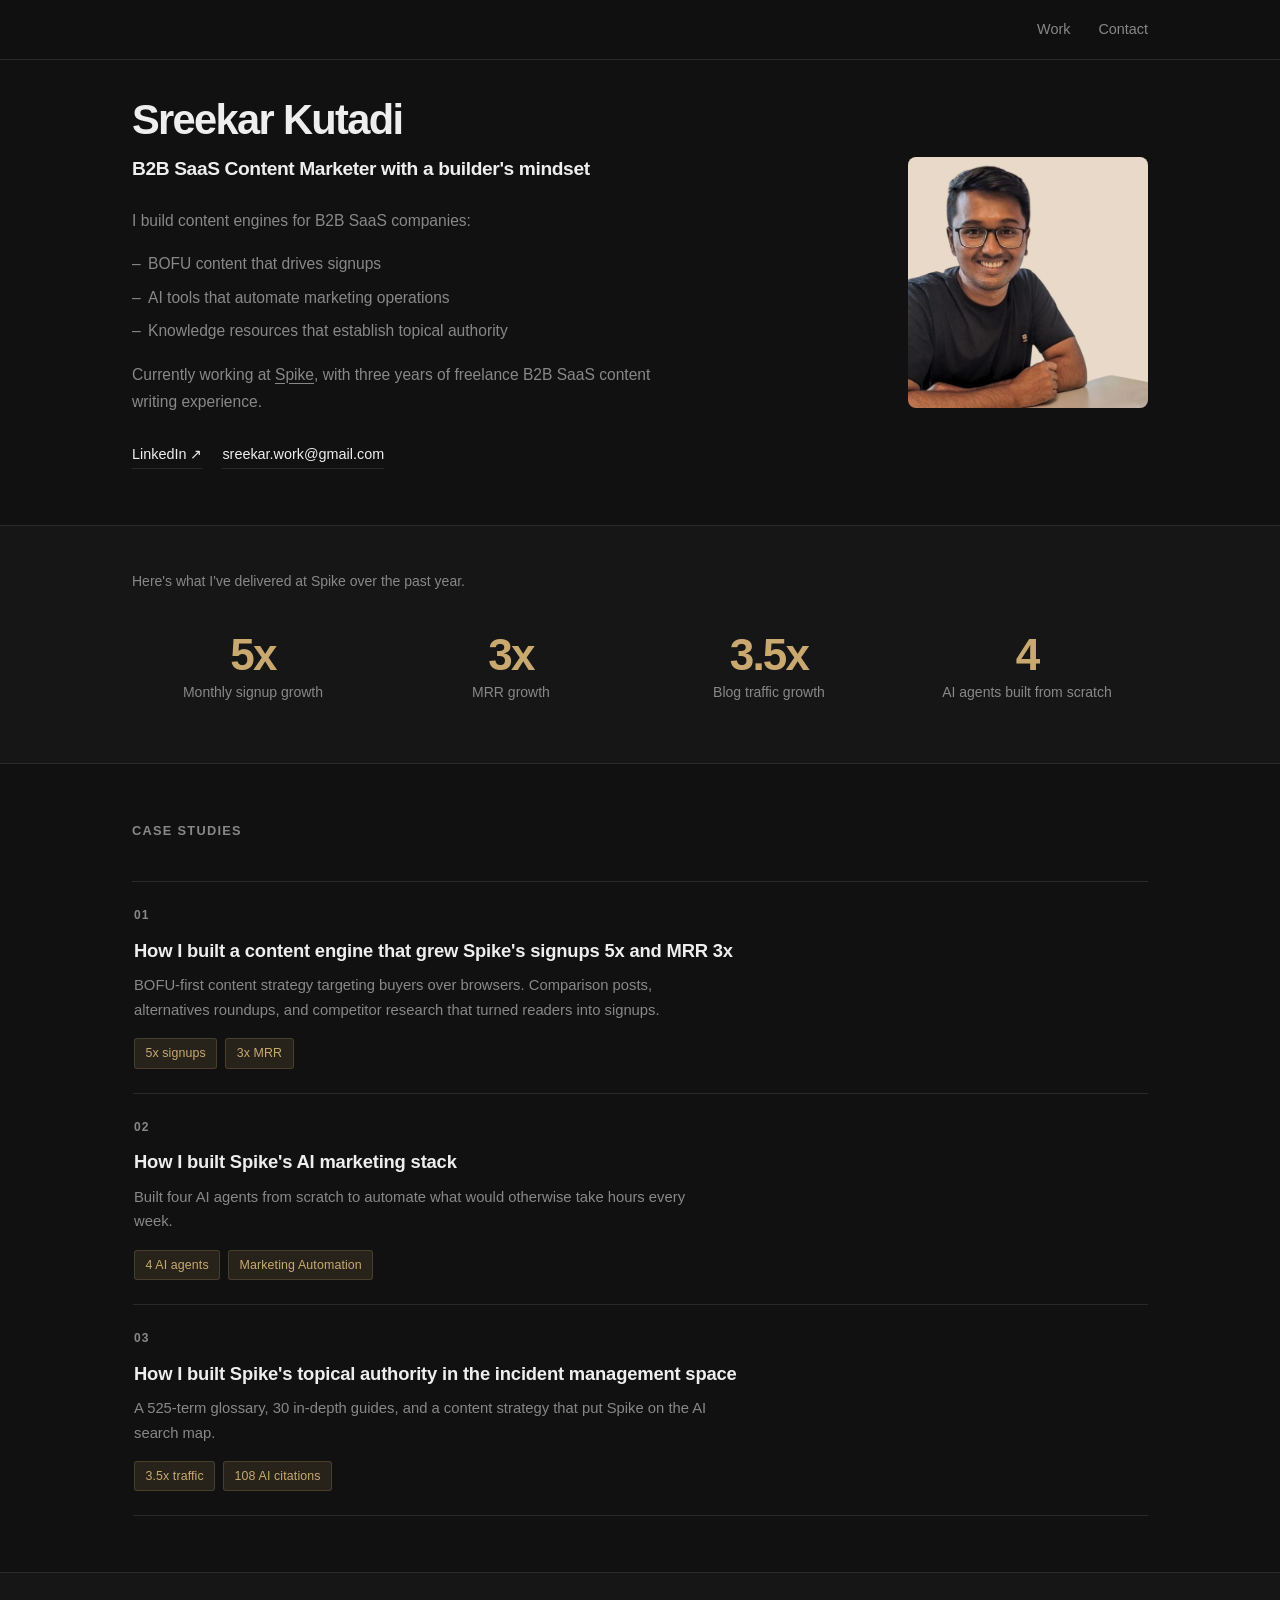
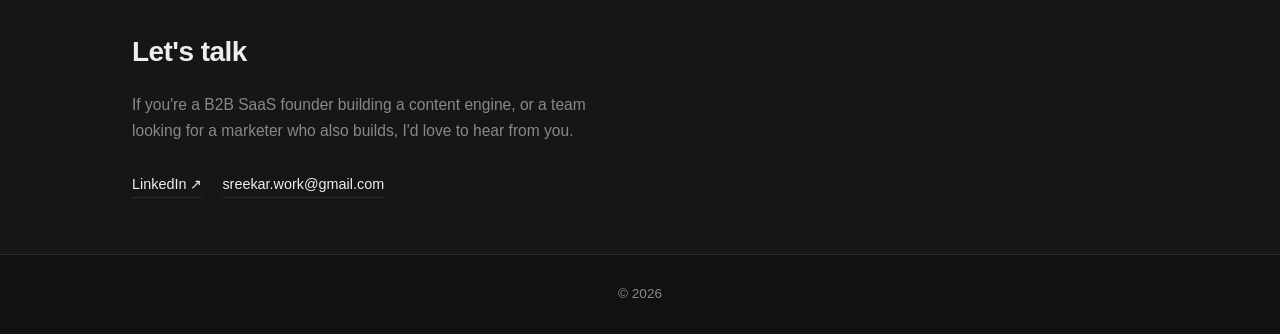
==== index.html @ ab4bdbd7 "Update bio: three years freelance, cleaner sentence Co-Authored-By: Claude Sonnet 4.6 <noreply@anthr" ====
<!DOCTYPE html>
<html lang="en">
<head>
  <meta charset="UTF-8">
  <meta name="viewport" content="width=device-width, initial-scale=1.0">
  <meta name="description" content="Sreekar Kutadi — B2B SaaS Content Marketer with a builder's mindset.">
  <title>Sreekar Kutadi — B2B SaaS Content Marketer</title>
  <link rel="stylesheet" href="styles.css">

</head>
<body>

  <!-- ============================================================
       NAV — Fixed top bar
       Left: name (links home)  |  Right: Work · Contact · Toggle
  ============================================================ -->
  <nav class="nav">
    <div class="nav-inner">
      <div class="nav-links">
        <a href="#work">Work</a>
        <a href="#contact">Contact</a>
      </div>
    </div>
  </nav>


  <!-- ============================================================
       SECTION 1 — HERO
       Two columns: bio text left, photo right.
  ============================================================ -->
  <section class="hero">
    <div class="container hero-inner">

      <!-- Left: text content -->
      <div class="hero-text">
        <h1>Sreekar Kutadi</h1>
        <p class="tagline">B2B SaaS Content Marketer with a builder's mindset</p>
        <p class="bio">I build content engines for B2B SaaS companies:</p>
        <ul class="bio-list">
          <li>BOFU content that drives signups</li>
          <li>AI tools that automate marketing operations</li>
          <li>Knowledge resources that establish topical authority</li>
        </ul>
        <p class="bio">Currently working at <a href="https://spike.sh" target="_blank" rel="noopener noreferrer">Spike</a>, with three years of freelance B2B SaaS content writing experience.</p>
        <div class="hero-links">
          <a href="https://www.linkedin.com/in/sreekar-writer/" target="_blank" rel="noopener noreferrer">LinkedIn ↗</a>
          <a href="mailto:sreekar.work@gmail.com">sreekar.work@gmail.com</a>
        </div>
      </div>

      <!-- Right: photo -->
      <div class="hero-photo">
        <img src="images/sreekar.png" alt="Sreekar Kutadi">
      </div>

    </div>
  </section>


  <!-- ============================================================
       SECTION 2 — RESULTS
       Four numbers. No heading — let the numbers speak.
  ============================================================ -->
  <section class="results">
    <div class="container">
      <p class="results-context">Here's what I've delivered at Spike over the past year.</p>
      <div class="results-grid">

        <div class="result-item">
          <span class="result-number">5x</span>
          <span class="result-label">Monthly signup growth</span>
        </div>

        <div class="result-item">
          <span class="result-number">3x</span>
          <span class="result-label">MRR growth</span>
        </div>

        <div class="result-item">
          <span class="result-number">3.5x</span>
          <span class="result-label">Blog traffic growth</span>
        </div>

        <div class="result-item">
          <span class="result-number">4</span>
          <span class="result-label">AI agents built from scratch</span>
        </div>

      </div>
    </div>
  </section>


  <!-- ============================================================
       SECTION 3 — WORK / CASE STUDIES
       Three case study cards linking to individual pages.
  ============================================================ -->
  <section class="work" id="work">
    <div class="container">

      <p class="section-label">Case studies</p>

      <div class="cards">

        <!-- Card 1: Content-Led Growth -->
        <a href="case-studies/case-study-1.html" class="card">
          <span class="card-number">01</span>
          <h2 class="card-title">How I built a content engine that grew Spike's signups 5x and MRR 3x</h2>
          <p class="card-desc">
            BOFU-first content strategy targeting buyers over browsers. Comparison posts, alternatives
            roundups, and competitor research that turned readers into signups.
          </p>
          <div class="card-tags">
            <span class="tag">5x signups</span>
            <span class="tag">3x MRR</span>
          </div>
        </a>

        <!-- Card 2: AI Marketing Stack -->
        <a href="case-studies/case-study-2.html" class="card">
          <span class="card-number">02</span>
          <h2 class="card-title">How I built Spike's AI marketing stack</h2>
          <p class="card-desc">
            Built four AI agents from scratch to automate what would otherwise take hours every week.
          </p>
          <div class="card-tags">
            <span class="tag">4 AI agents</span>
            <span class="tag">Marketing Automation</span>
          </div>
        </a>

        <!-- Card 3: Topical Authority -->
        <a href="case-studies/case-study-3.html" class="card">
          <span class="card-number">03</span>
          <h2 class="card-title">How I built Spike's topical authority in the incident management space</h2>
          <p class="card-desc">
            A 525-term glossary, 30 in-depth guides, and a content strategy that put Spike on the
            AI search map.
          </p>
          <div class="card-tags">
            <span class="tag">3.5x traffic</span>
            <span class="tag">108 AI citations</span>
          </div>
        </a>

      </div>
    </div>
  </section>


  <!-- ============================================================
       SECTION 4 — CONTACT
       Simple contact block with links.
  ============================================================ -->
  <section class="contact" id="contact">
    <div class="container">
      <h2>Let's talk</h2>
      <p>
        If you're a B2B SaaS founder building a content engine, or a team looking for a marketer
        who also builds, I'd love to hear from you.
      </p>
      <div class="contact-links">
        <a href="https://www.linkedin.com/in/sreekar-writer/" target="_blank" rel="noopener noreferrer">LinkedIn ↗</a>
        <a href="mailto:sreekar.work@gmail.com">sreekar.work@gmail.com</a>
      </div>
    </div>
  </section>


  <!-- ============================================================
       FOOTER
       Three columns: name · links · copyright
  ============================================================ -->
  <footer class="footer">
    <div class="container footer-inner">
      <span>© 2026</span>
    </div>
  </footer>



</body>
</html>
---- styles.css ----
/* ============================================================
   SREEKAR KUTADI — PORTFOLIO STYLES
   Single stylesheet shared by all pages.
   Edit sections by searching for === headings.
============================================================ */


/* === CSS VARIABLES ===
   Dark theme only. Edit these values to retheme the site.
*/
:root {
  --bg:             #111111;
  --bg-secondary:   #161616;
  --text:           #eeeeee;
  --text-muted:     #888888;
  --border:         #2a2a2a;
  --tag-bg:         #1e1e1e;
  --tag-text:       #999999;
  --nav-bg:         rgba(17, 17, 17, 0.96);
  --link:           #eeeeee;
  --link-hover:     #c9a96e;
  --callout-bg:     #181818;
  --callout-border: #c9a96e;
  --placeholder-bg: #1e1e1e;

  /* Accent — warm amber. Change this one value to retheme. */
  --accent:         #c9a96e;
  --accent-dim:     rgba(201, 169, 110, 0.12);
}


/* === RESET & BASE ===
   Minimal reset — box-sizing, margins, smooth scroll.
*/
*, *::before, *::after {
  box-sizing: border-box;
  margin: 0;
  padding: 0;
}

html {
  font-size: 16px;
  scroll-behavior: smooth;
  /* Offset anchor links so fixed nav doesn't cover headings */
  scroll-padding-top: 80px;
}

body {
  background-color: var(--bg);
  color: var(--text);
  font-family: -apple-system, BlinkMacSystemFont, "Segoe UI", Helvetica, Arial, sans-serif;
  font-size: 1rem;
  line-height: 1.65;
  -webkit-font-smoothing: antialiased;
  transition: background-color 0.2s ease, color 0.2s ease;
}

img {
  max-width: 100%;
  display: block;
}

a {
  color: var(--link);
  text-decoration: underline;
  text-underline-offset: 3px;
  transition: color 0.15s ease;
}

a:hover {
  color: var(--link-hover);
}

ul {
  padding-left: 1.25rem;
}

li {
  margin-bottom: 0.4rem;
}


/* === LAYOUT CONTAINER ===
   Centered wrapper for all page content.
*/
.container {
  max-width: 1080px;
  margin: 0 auto;
  padding: 0 2rem;
}

/* Narrower container for long-form reading (case studies) */
.container--narrow {
  max-width: 720px;
  margin: 0 auto;
  padding: 0 2rem;
}


/* === NAV STYLES ===
   Fixed navigation bar at the top.
   Logo on left, links + toggle on right.
*/
.nav {
  position: fixed;
  top: 0;
  left: 0;
  right: 0;
  z-index: 100;
  background-color: var(--nav-bg);
  border-bottom: 1px solid var(--border);
  backdrop-filter: blur(8px);
  -webkit-backdrop-filter: blur(8px);
  height: 60px;
  transition: background-color 0.2s ease, border-color 0.2s ease;
}

.nav-inner {
  max-width: 1080px;
  margin: 0 auto;
  padding: 0 2rem;
  height: 100%;
  display: flex;
  align-items: center;
  justify-content: flex-end;
}

.nav-name {
  font-weight: 600;
  font-size: 0.95rem;
  letter-spacing: -0.01em;
  text-decoration: none;
  color: var(--text);
}

.nav-name:hover {
  color: var(--text-muted);
}

/* Case study nav: name only, left-aligned */
.nav-inner--cs {
  justify-content: flex-start;
}

.nav-links {
  display: flex;
  align-items: center;
  gap: 1.75rem;
}

.nav-links a {
  font-size: 0.9rem;
  text-decoration: none;
  color: var(--text-muted);
  transition: color 0.15s ease;
}

.nav-links a:hover {
  color: var(--accent);
}



/* === HERO SECTION ===
   Two-column layout: text left, photo right.
   Stacks vertically on mobile.
*/
.hero {
  padding-top: 96px; /* offset for fixed nav */
  padding-bottom: 56px;
}

.hero-inner {
  display: grid;
  grid-template-columns: 1fr auto;
  gap: 3rem;
  align-items: center;
}

.hero-text h1 {
  font-size: 2.6rem;
  font-weight: 700;
  letter-spacing: -0.04em;
  line-height: 1.15;
  margin-bottom: 0.75rem;
}

.hero-text .tagline {
  font-size: 1.2rem;
  font-weight: 600;
  color: var(--text);
  margin-bottom: 1.5rem;
  line-height: 1.4;
  letter-spacing: -0.02em;
}

.hero-text .bio {
  font-size: 0.975rem;
  color: var(--text-muted);
  max-width: 560px;
  margin-bottom: 1rem;
  line-height: 1.75;
}

.hero-text .bio-list {
  list-style: none;
  padding: 0;
  margin: 0 0 1rem 0;
  max-width: 560px;
}

.hero-text .bio-list li {
  font-size: 0.975rem;
  color: var(--text-muted);
  line-height: 1.75;
  padding-left: 1rem;
  position: relative;
}

.hero-text .bio-list li::before {
  content: "–";
  position: absolute;
  left: 0;
  color: var(--text-muted);
}

/* Inline links in bio stay gray but get an underline */
.hero-text .bio a {
  color: var(--text-muted);
  text-decoration: underline;
  text-underline-offset: 3px;
}

.hero-text .bio a:hover {
  color: var(--accent);
}

/* Add spacing only after the last bio paragraph before the links */
.hero-text .bio:last-of-type {
  margin-bottom: 1.75rem;
}

.hero-links {
  display: flex;
  flex-wrap: wrap;
  gap: 1.25rem;
  align-items: center;
}

.hero-links a {
  font-size: 0.9rem;
  font-weight: 500;
  text-decoration: none;
  color: var(--text);
  border-bottom: 1px solid var(--border);
  padding-bottom: 1px;
  transition: border-color 0.15s ease, color 0.15s ease;
}

.hero-links a:hover {
  color: var(--accent);
  border-color: var(--accent);
}

.hero-photo {
  width: 240px;
  flex-shrink: 0;
}

.hero-photo img {
  width: 100%;
  height: auto;
  object-fit: cover;
  border-radius: 8px;
  display: block;
}


/* === RESULTS SECTION ===
   Four prominent numbers across the full width.
   A short context line sits above the grid.
*/
.results {
  background-color: var(--bg-secondary);
  border-top: 1px solid var(--border);
  border-bottom: 1px solid var(--border);
  padding: 44px 0;
  transition: background-color 0.2s ease;
}

/* Short intro line above the numbers */
.results-context {
  font-size: 0.875rem;
  color: var(--text-muted);
  margin-bottom: 1.5rem;
}

.results-grid {
  display: grid;
  grid-template-columns: repeat(4, 1fr);
  gap: 1rem;
  text-align: center;
}

.result-item {
  display: flex;
  flex-direction: column;
  gap: 0.4rem;
  padding: 1rem 0.5rem;
}

.result-number {
  font-size: 2.75rem;
  font-weight: 700;
  letter-spacing: -0.04em;
  line-height: 1;
  color: var(--accent);
}

.result-label {
  font-size: 0.875rem;
  color: var(--text-muted);
  line-height: 1.4;
}


/* === WORK / CASE STUDY CARDS ===
   Vertical list of case study cards.
   Each card links to its own page.
*/
.work {
  padding: 56px 0;
}

.section-label {
  font-size: 0.8rem;
  font-weight: 600;
  letter-spacing: 0.1em;
  text-transform: uppercase;
  color: var(--text-muted);
  margin-bottom: 2.5rem;
}

.cards {
  display: flex;
  flex-direction: column;
  border-top: 1px solid var(--border);
}

/* Each card is a full-width <a> link */
.card {
  display: block;
  padding: 1.5rem 0;
  border-bottom: 1px solid var(--border);
  text-decoration: none;
  color: var(--text);
  border-left: 2px solid transparent;
  padding-left: 0;
  transition: border-color 0.2s ease, padding-left 0.2s ease;
}

.card:hover {
  color: var(--text);
  border-left-color: var(--accent);
  padding-left: 1rem;
}

.card:hover .card-title {
  color: var(--text);
}

.card:hover .card-number {
  color: var(--accent);
}

.card-number {
  display: block;
  font-size: 0.75rem;
  font-weight: 600;
  letter-spacing: 0.1em;
  color: var(--text-muted);
  margin-bottom: 0.75rem;
  transition: color 0.2s ease;
}

.card-title {
  font-size: 1.15rem;
  font-weight: 600;
  letter-spacing: -0.01em;
  line-height: 1.4;
  margin-bottom: 0.6rem;
  transition: color 0.15s ease;
  max-width: 640px;
}

.card-desc {
  font-size: 0.925rem;
  color: var(--text-muted);
  max-width: 580px;
  line-height: 1.65;
  margin-bottom: 1rem;
}

.card-tags {
  display: flex;
  flex-wrap: wrap;
  gap: 0.5rem;
}

.tag {
  font-size: 0.775rem;
  font-weight: 500;
  background-color: var(--accent-dim);
  color: var(--accent);
  padding: 0.25rem 0.65rem;
  border-radius: 3px;
  letter-spacing: 0.01em;
  border: 1px solid rgba(201, 169, 110, 0.2);
}


/* === CONTACT SECTION ===
   Simple centered contact block.
*/
.contact {
  padding: 56px 0;
  border-top: 1px solid var(--border);
  background-color: var(--bg-secondary);
  transition: background-color 0.2s ease;
}

.contact h2 {
  font-size: 1.75rem;
  font-weight: 700;
  letter-spacing: -0.02em;
  margin-bottom: 1rem;
}

.contact p {
  color: var(--text-muted);
  max-width: 500px;
  margin-bottom: 1.75rem;
  font-size: 0.975rem;
  line-height: 1.7;
}

.contact-links {
  display: flex;
  flex-wrap: wrap;
  gap: 1.25rem;
  align-items: center;
}

.contact-links a {
  font-size: 0.9rem;
  font-weight: 500;
  text-decoration: none;
  color: var(--text);
  border-bottom: 1px solid var(--border);
  padding-bottom: 1px;
  transition: color 0.15s ease, border-color 0.15s ease;
}

.contact-links a:hover {
  color: var(--accent);
  border-color: var(--accent);
}


/* === FOOTER ===
   Three-column footer: name, links, copyright.
*/
.footer {
  padding: 28px 0;
  border-top: 1px solid var(--border);
  font-size: 0.85rem;
  color: var(--text-muted);
}

.footer-inner {
  display: flex;
  align-items: center;
  justify-content: center;
}

.footer-links {
  display: flex;
  gap: 1.25rem;
}

.footer-links a {
  color: var(--text-muted);
  text-decoration: none;
  transition: color 0.15s ease;
}

.footer-links a:hover {
  color: var(--accent);
}


/* ============================================================
   CASE STUDY PAGE STYLES
   Used by all three case study pages.
============================================================ */

/* === CASE STUDY LAYOUT ===
   Wraps the entire case study page below the nav.
*/
.case-study-page {
  padding-top: 40px;
  padding-bottom: 80px;
}


/* === BACK LINK ===
   ← Back to work link at the top of each case study.
*/
.back-link {
  display: inline-block;
  font-size: 0.875rem;
  color: var(--text-muted);
  text-decoration: none;
  margin-bottom: 2.5rem;
  margin-top: 2rem;
  transition: color 0.15s ease;
}

.back-link:hover {
  color: var(--accent);
}


/* === CASE STUDY HEADER ===
   Number/type label, title, and meta bar.
*/
.cs-eyebrow {
  font-size: 0.8rem;
  font-weight: 600;
  letter-spacing: 0.1em;
  text-transform: uppercase;
  color: var(--text-muted);
  margin-bottom: 1rem;
}

.cs-title {
  font-size: 2rem;
  font-weight: 700;
  letter-spacing: -0.03em;
  line-height: 1.25;
  margin-bottom: 1.5rem;
  max-width: 640px;
}

.cs-meta {
  display: flex;
  flex-wrap: wrap;
  gap: 0.5rem 2rem;
  font-size: 0.875rem;
  color: var(--text-muted);
  padding: 1.25rem 0;
  border-top: 1px solid var(--border);
  border-bottom: 1px solid var(--border);
  margin-bottom: 3rem;
}

.cs-meta-item {
  display: flex;
  gap: 0.4rem;
}

.cs-meta-label {
  font-weight: 600;
  color: var(--text);
}


/* === CASE STUDY BODY ===
   Long-form readable content styles.
*/
.cs-body {
  font-size: 1rem;
  line-height: 1.8;
  color: var(--text);
}

.cs-body h2 {
  font-size: 1.35rem;
  font-weight: 700;
  letter-spacing: -0.02em;
  margin-top: 2.5rem;
  margin-bottom: 0.75rem;
  padding-top: 2rem;
  border-top: 1px solid var(--border);
}

.cs-body h3 {
  font-size: 1.1rem;
  font-weight: 600;
  margin-top: 2rem;
  margin-bottom: 0.6rem;
}

.cs-body p {
  margin-bottom: 1.25rem;
  color: var(--text);
}

.cs-body ul,
.cs-body ol {
  margin-bottom: 1.25rem;
  color: var(--text-muted);
}

.cs-body ul li,
.cs-body ol li {
  margin-bottom: 0.4rem;
}

.cs-body strong {
  font-weight: 600;
  color: var(--text);
}

.cs-body figure {
  margin: 1.5rem auto;
  width: fit-content;
  max-width: 100%;
}

.cs-body figure .cs-image {
  margin: 0;
}

.cs-body figcaption {
  font-size: 0.78rem;
  color: var(--text-muted);
  text-align: center;
  margin-top: 0.6rem;
  line-height: 1.5;
}

.cs-body a {
  color: var(--text);
}

.cs-body a:hover {
  color: var(--accent);
}


/* === METRICS CALLOUT BLOCK ===
   Highlighted block for the results / numbers section.
   The heading sits above the card, not inside it.
*/

/* h2 heading above the overview card — matches body h2 style */
.metrics-heading {
  font-size: 1.35rem;
  font-weight: 700;
  letter-spacing: -0.02em;
  color: var(--text);
  margin-top: 0;
  margin-bottom: 0.75rem;
}

.metrics-callout {
  background-color: var(--callout-bg);
  border-left: 3px solid var(--accent);
  border-radius: 0 4px 4px 0;
  padding: 1.5rem 1.75rem;
  margin: 2.5rem 0;
}

.metrics-callout h3 {
  font-size: 0.8rem;
  font-weight: 600;
  letter-spacing: 0.1em;
  text-transform: uppercase;
  color: var(--text-muted);
  margin-bottom: 1rem;
}

.metrics-callout ul {
  list-style: none;
  padding: 0;
  margin: 0;
}

.metrics-callout ul li {
  font-size: 0.975rem;
  padding: 0.4rem 0;
  border-bottom: 1px solid var(--border);
  color: var(--text);
  display: flex;
  align-items: baseline;
  gap: 0.75rem;
}

.metrics-callout ul li:last-child {
  border-bottom: none;
}

.metrics-callout .metric-number {
  font-size: 1.25rem;
  font-weight: 700;
  letter-spacing: -0.02em;
  flex-shrink: 0;
  color: var(--accent);
}

.metrics-callout .metric-label {
  color: var(--text-muted);
  font-size: 0.9rem;
}


/* === CASE STUDY IMAGES ===
   Full-width images embedded in case study body.
*/
.cs-image {
  max-width: 100%;
  max-height: 520px;
  width: auto;
  height: auto;
  border-radius: 6px;
  margin: 1.5rem auto;
  display: block;
  filter: brightness(0.85);
}

.cs-slideshow {
  margin: 1.5rem auto;
  border-radius: 6px;
  overflow: hidden;
  max-width: 100%;
}

.cs-slide {
  display: none;
  width: 100%;
  height: auto;
  max-height: 520px;
  object-fit: contain;
  border-radius: 0;
  margin: 0;
  filter: brightness(0.85);
}

.cs-slide.active {
  display: block;
}

.cs-slideshow-controls {
  display: flex;
  align-items: center;
  justify-content: center;
  gap: 1.25rem;
  padding: 0.65rem 1rem;
  background: var(--bg-secondary);
  border-top: 1px solid var(--border);
}

.cs-slide-btn {
  background: none;
  border: 1px solid var(--border);
  color: var(--text-muted);
  padding: 0.2rem 0.7rem;
  border-radius: 3px;
  cursor: pointer;
  font-size: 0.9rem;
  line-height: 1.6;
  transition: color 0.15s ease, border-color 0.15s ease;
}

.cs-slide-btn:hover {
  color: var(--accent);
  border-color: var(--accent);
}

.cs-slide-counter {
  font-size: 0.8rem;
  color: var(--text-muted);
  min-width: 2.5rem;
  text-align: center;
}


/* === INLINE CHARTS ===
   SVG data charts embedded directly in case study pages.
*/
.cs-body figure.cs-chart {
  width: 100%;
  margin: 2rem 0;
}

.cs-chart svg {
  max-width: 100%;
  height: auto;
  display: block;
}

.cs-chart figcaption {
  font-size: 0.72rem;
  color: var(--text-muted);
  text-align: center;
  margin-top: 0.6rem;
}



/* === CASE STUDY BOTTOM NAV ===
   Previous / next navigation between case studies.
*/
.cs-nav {
  display: flex;
  justify-content: space-between;
  align-items: center;
  padding-top: 2.5rem;
  margin-top: 3rem;
  border-top: 1px solid var(--border);
  flex-wrap: wrap;
  gap: 1rem;
}

.cs-nav a {
  font-size: 0.9rem;
  font-weight: 500;
  color: var(--text-muted);
  text-decoration: none;
  transition: color 0.15s ease;
}

.cs-nav a:hover {
  color: var(--accent);
}

.cs-nav-prev::before {
  content: "← ";
}

.cs-nav-next::after {
  content: " →";
}


/* ============================================================
   RESPONSIVE — MOBILE STYLES
   Breakpoint at 680px — phones and small tablets.
============================================================ */
@media (max-width: 680px) {

  /* Tighter side padding on mobile so content isn't cramped */
  .container,
  .container--narrow {
    padding: 0 1.25rem;
  }

  /* Nav */
  .nav-inner {
    padding: 0 1.25rem;
  }

  .nav-links {
    gap: 1.25rem;
  }

  .nav-links a {
    font-size: 0.875rem;
    /* Ensure tap targets are large enough */
    padding: 0.25rem 0;
  }

  /* Hero stacks: photo above text */
  .hero {
    padding-top: 76px;
    padding-bottom: 40px;
  }

  .hero-inner {
    grid-template-columns: 1fr;
    gap: 1.75rem;
  }

  .hero-photo {
    order: -1;
    width: 120px;
  }

  .hero-text h1 {
    font-size: 1.75rem;
  }

  .hero-text .tagline {
    font-size: 1rem;
  }

  .hero-text .bio {
    font-size: 0.925rem;
  }

  /* Results: 2×2 grid */
  .results {
    padding: 36px 0;
  }

  .results-grid {
    grid-template-columns: repeat(2, 1fr);
    gap: 0;
  }

  .result-item {
    padding: 1.25rem 0.75rem;
    border-bottom: 1px solid var(--border);
  }

  .result-item:nth-child(3),
  .result-item:nth-child(4) {
    border-bottom: none;
  }

  .result-item:nth-child(odd) {
    border-right: 1px solid var(--border);
  }

  .result-number {
    font-size: 2rem;
  }

  .results-context {
    font-size: 0.8rem;
  }

  /* Work cards */
  .work {
    padding: 40px 0;
  }

  .card {
    /* Disable slide animation on touch — no hover state */
    transition: none;
  }

  .card-title {
    font-size: 1.05rem;
  }

  /* Contact */
  .contact {
    padding: 40px 0;
  }

  .contact h2 {
    font-size: 1.4rem;
  }

  .contact-links {
    flex-direction: column;
    align-items: flex-start;
    gap: 1rem;
  }

  /* Contact links: bigger tap targets on mobile */
  .contact-links a {
    padding: 0.25rem 0;
  }

  /* Footer */
  .footer-inner {
    justify-content: center;
  }

  /* Case study page — no fixed nav, so less top padding */
  .case-study-page {
    padding-top: 28px;
    padding-bottom: 56px;
  }

  .cs-title {
    font-size: 1.45rem;
  }

  .cs-eyebrow {
    font-size: 0.72rem;
  }

  .cs-meta {
    gap: 0.5rem 1rem;
    margin-bottom: 2rem;
  }

  .cs-body {
    font-size: 0.95rem;
  }

  .cs-body h2 {
    font-size: 1.15rem;
    margin-top: 2rem;
  }


  .metrics-callout {
    padding: 1.25rem 1.25rem;
  }

  .metrics-callout .metric-number {
    font-size: 1.1rem;
  }

  /* Bottom nav stacks vertically */
  .cs-nav {
    flex-direction: column;
    align-items: flex-start;
    gap: 0.75rem;
  }

  /* Bigger tap targets on nav links */
  .cs-nav a {
    padding: 0.25rem 0;
  }
}
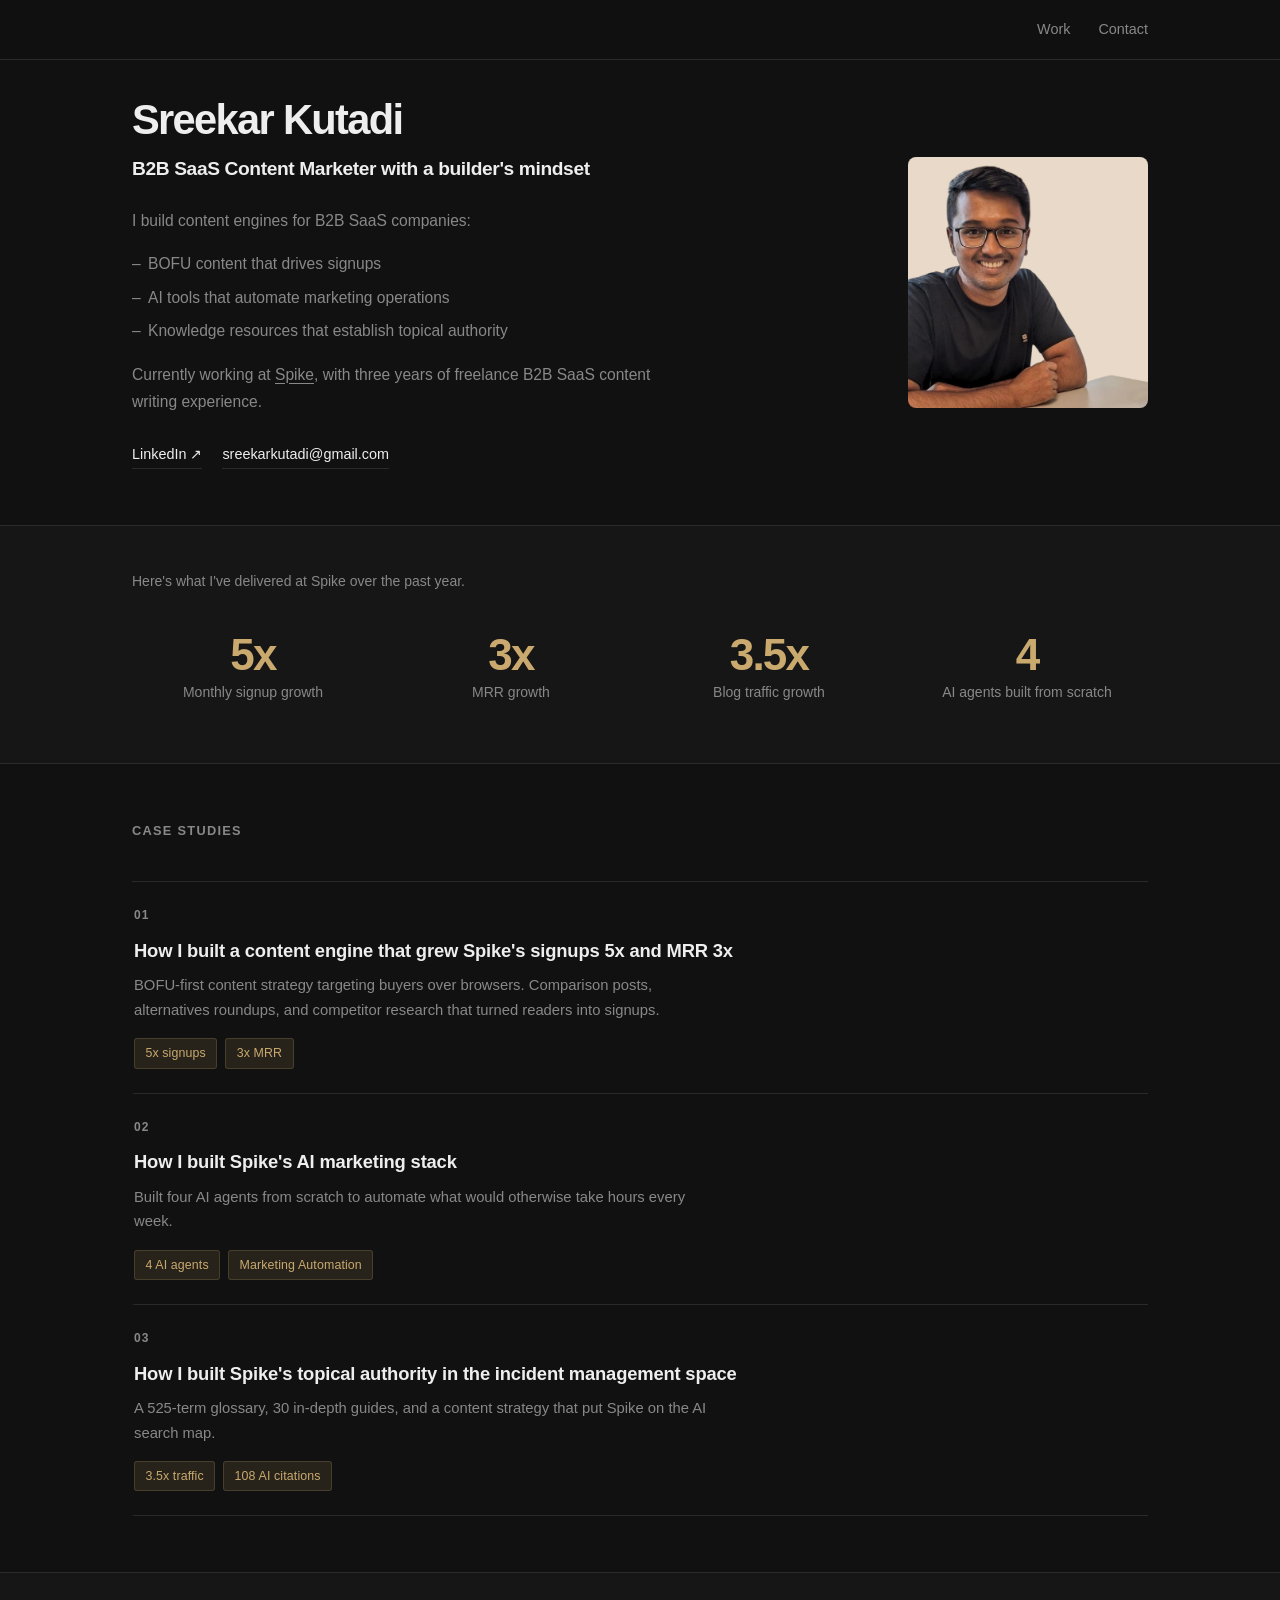
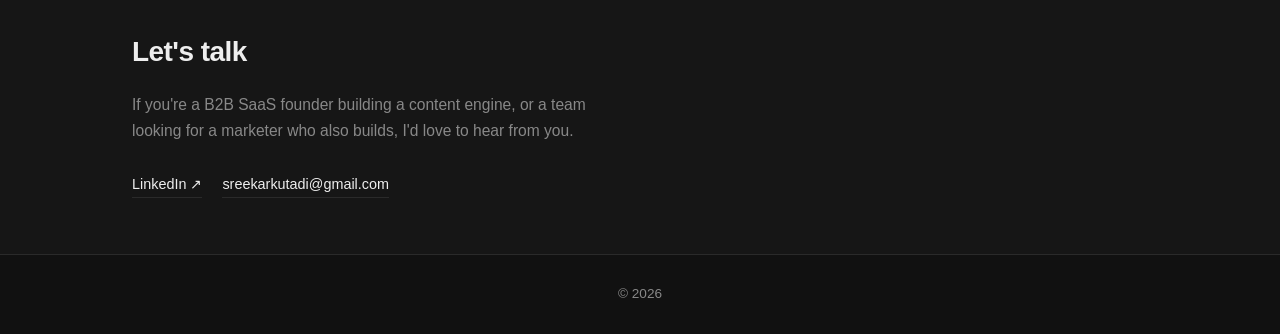
==== commit 688770c2: "Update email to sreekarkutadi@gmail.com Co-Authored-By: Claude Sonnet 4.6 <noreply@anthropic.com>" ====
--- a/index.html
+++ b/index.html
@@ -44,7 +44,7 @@
         <p class="bio">Currently working at <a href="https://spike.sh" target="_blank" rel="noopener noreferrer">Spike</a>, with three years of freelance B2B SaaS content writing experience.</p>
         <div class="hero-links">
           <a href="https://www.linkedin.com/in/sreekar-writer/" target="_blank" rel="noopener noreferrer">LinkedIn ↗</a>
-          <a href="mailto:sreekar.work@gmail.com">sreekar.work@gmail.com</a>
+          <a href="mailto:sreekarkutadi@gmail.com">sreekarkutadi@gmail.com</a>
         </div>
       </div>
 
@@ -161,7 +161,7 @@
       </p>
       <div class="contact-links">
         <a href="https://www.linkedin.com/in/sreekar-writer/" target="_blank" rel="noopener noreferrer">LinkedIn ↗</a>
-        <a href="mailto:sreekar.work@gmail.com">sreekar.work@gmail.com</a>
+        <a href="mailto:sreekarkutadi@gmail.com">sreekarkutadi@gmail.com</a>
       </div>
     </div>
   </section>
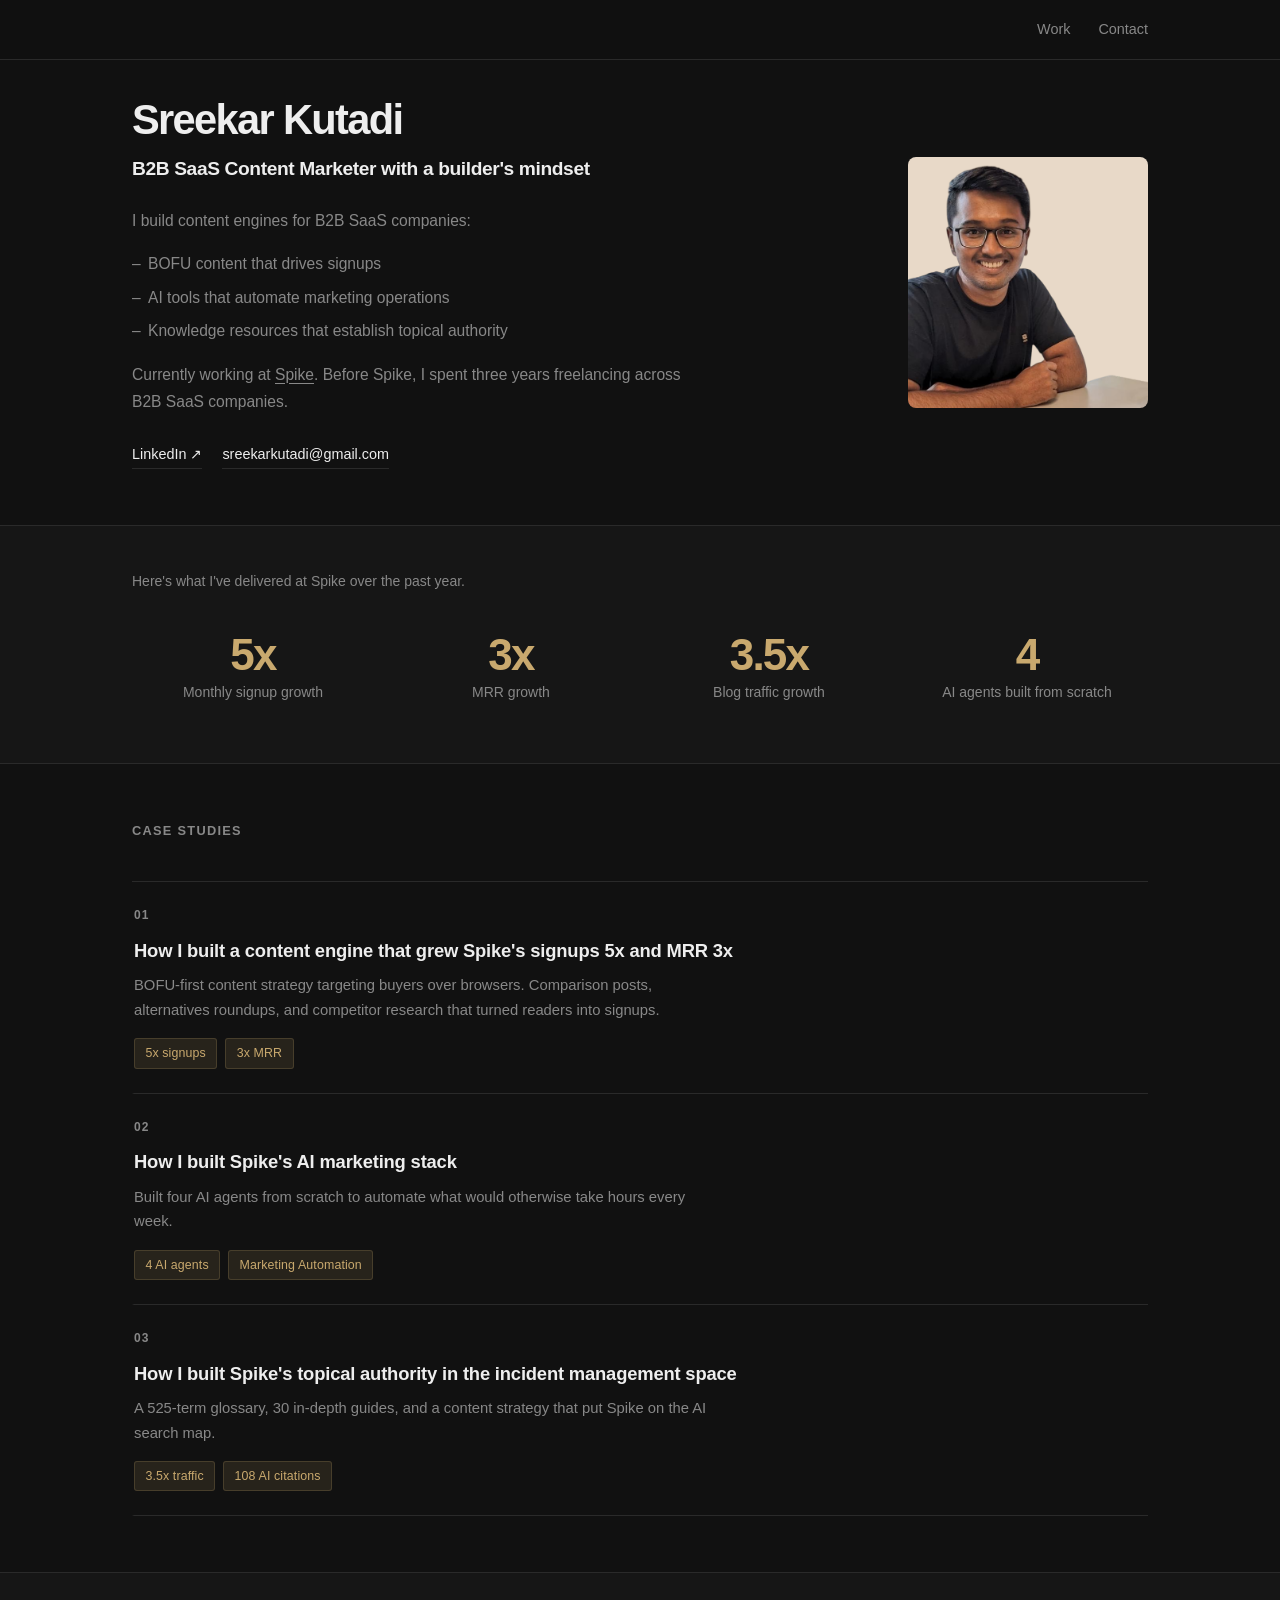
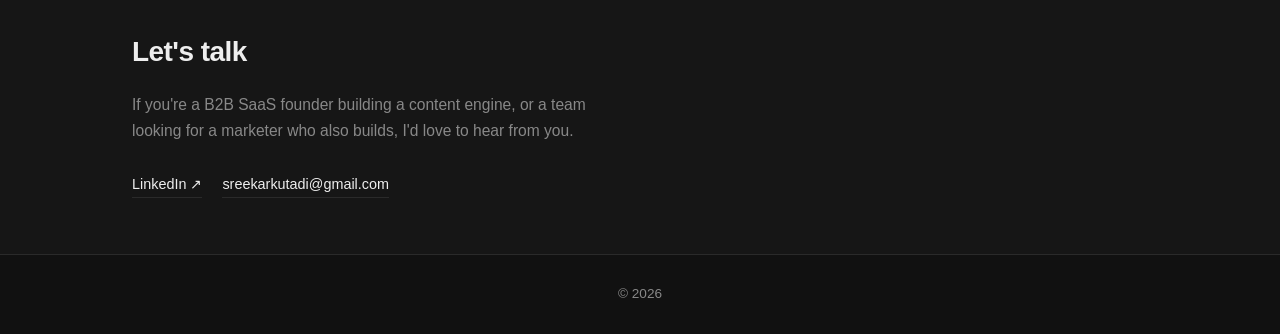
==== commit 1ee98c93: "Update bio closing sentence for clarity and brevity Co-Authored-By: Claude Sonnet 4.6 <noreply@anthr" ====
--- a/index.html
+++ b/index.html
@@ -41,7 +41,7 @@
           <li>AI tools that automate marketing operations</li>
           <li>Knowledge resources that establish topical authority</li>
         </ul>
-        <p class="bio">Currently working at <a href="https://spike.sh" target="_blank" rel="noopener noreferrer">Spike</a>, with three years of freelance B2B SaaS content writing experience.</p>
+        <p class="bio">Currently working at <a href="https://spike.sh" target="_blank" rel="noopener noreferrer">Spike</a>. Before Spike, I spent three years freelancing across B2B SaaS companies.</p>
         <div class="hero-links">
           <a href="https://www.linkedin.com/in/sreekar-writer/" target="_blank" rel="noopener noreferrer">LinkedIn ↗</a>
           <a href="mailto:sreekarkutadi@gmail.com">sreekarkutadi@gmail.com</a>
--- a/styles.css
+++ b/styles.css
@@ -809,40 +809,6 @@
 
 
 
-/* === CASE STUDY BOTTOM NAV ===
-   Previous / next navigation between case studies.
-*/
-.cs-nav {
-  display: flex;
-  justify-content: space-between;
-  align-items: center;
-  padding-top: 2.5rem;
-  margin-top: 3rem;
-  border-top: 1px solid var(--border);
-  flex-wrap: wrap;
-  gap: 1rem;
-}
-
-.cs-nav a {
-  font-size: 0.9rem;
-  font-weight: 500;
-  color: var(--text-muted);
-  text-decoration: none;
-  transition: color 0.15s ease;
-}
-
-.cs-nav a:hover {
-  color: var(--accent);
-}
-
-.cs-nav-prev::before {
-  content: "← ";
-}
-
-.cs-nav-next::after {
-  content: " →";
-}
-
 
 /* ============================================================
    RESPONSIVE — MOBILE STYLES
@@ -899,6 +865,10 @@
     font-size: 0.925rem;
   }
 
+  .hero-text .bio-list li {
+    font-size: 0.925rem;
+  }
+
   /* Results: 2×2 grid */
   .results {
     padding: 36px 0;
@@ -1007,15 +977,4 @@
     font-size: 1.1rem;
   }
 
-  /* Bottom nav stacks vertically */
-  .cs-nav {
-    flex-direction: column;
-    align-items: flex-start;
-    gap: 0.75rem;
-  }
-
-  /* Bigger tap targets on nav links */
-  .cs-nav a {
-    padding: 0.25rem 0;
-  }
-}
+}
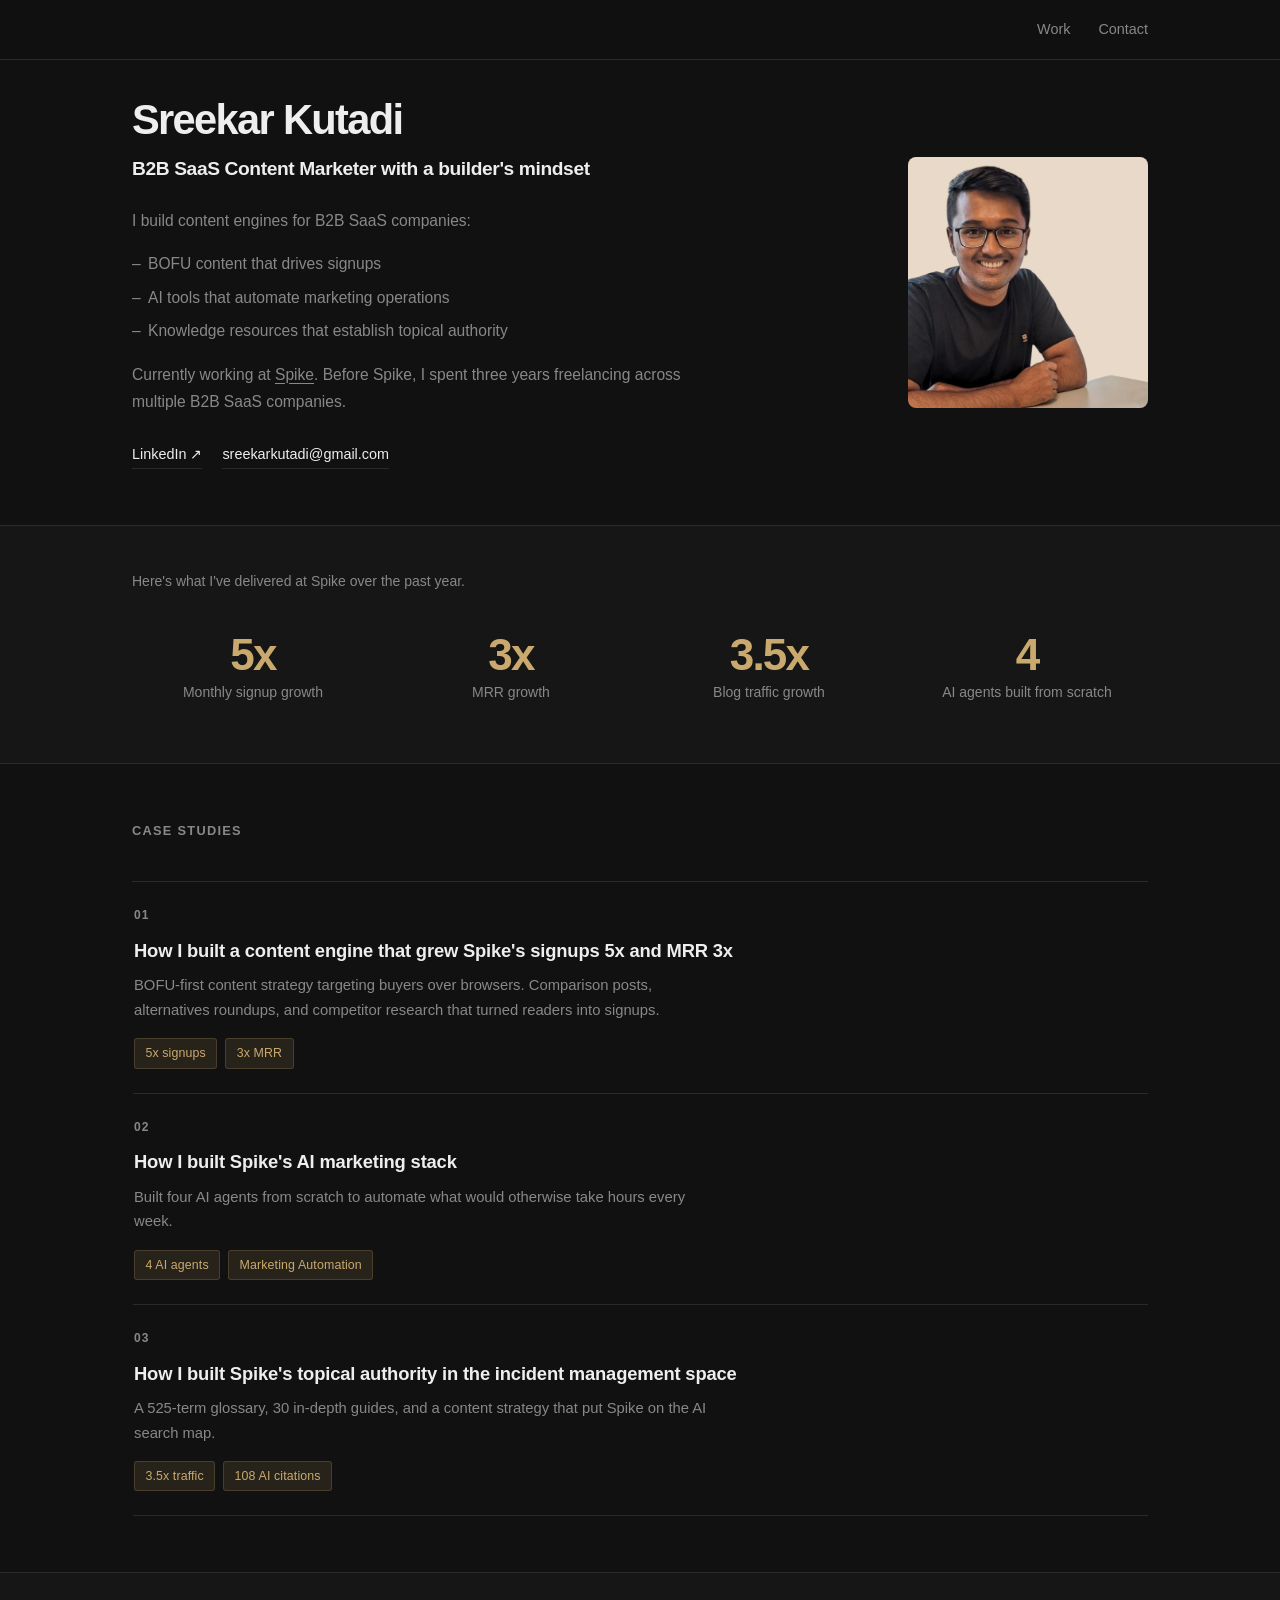
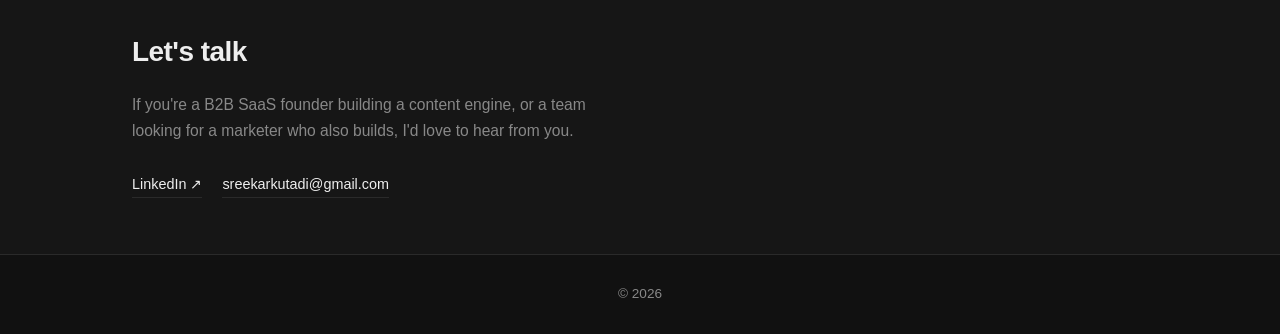
==== commit 86c69e6a: "Add 'multiple' back to bio freelance sentence Co-Authored-By: Claude Sonnet 4.6 <noreply@anthropic.c" ====
--- a/index.html
+++ b/index.html
@@ -41,7 +41,7 @@
           <li>AI tools that automate marketing operations</li>
           <li>Knowledge resources that establish topical authority</li>
         </ul>
-        <p class="bio">Currently working at <a href="https://spike.sh" target="_blank" rel="noopener noreferrer">Spike</a>. Before Spike, I spent three years freelancing across B2B SaaS companies.</p>
+        <p class="bio">Currently working at <a href="https://spike.sh" target="_blank" rel="noopener noreferrer">Spike</a>. Before Spike, I spent three years freelancing across multiple B2B SaaS companies.</p>
         <div class="hero-links">
           <a href="https://www.linkedin.com/in/sreekar-writer/" target="_blank" rel="noopener noreferrer">LinkedIn ↗</a>
           <a href="mailto:sreekarkutadi@gmail.com">sreekarkutadi@gmail.com</a>
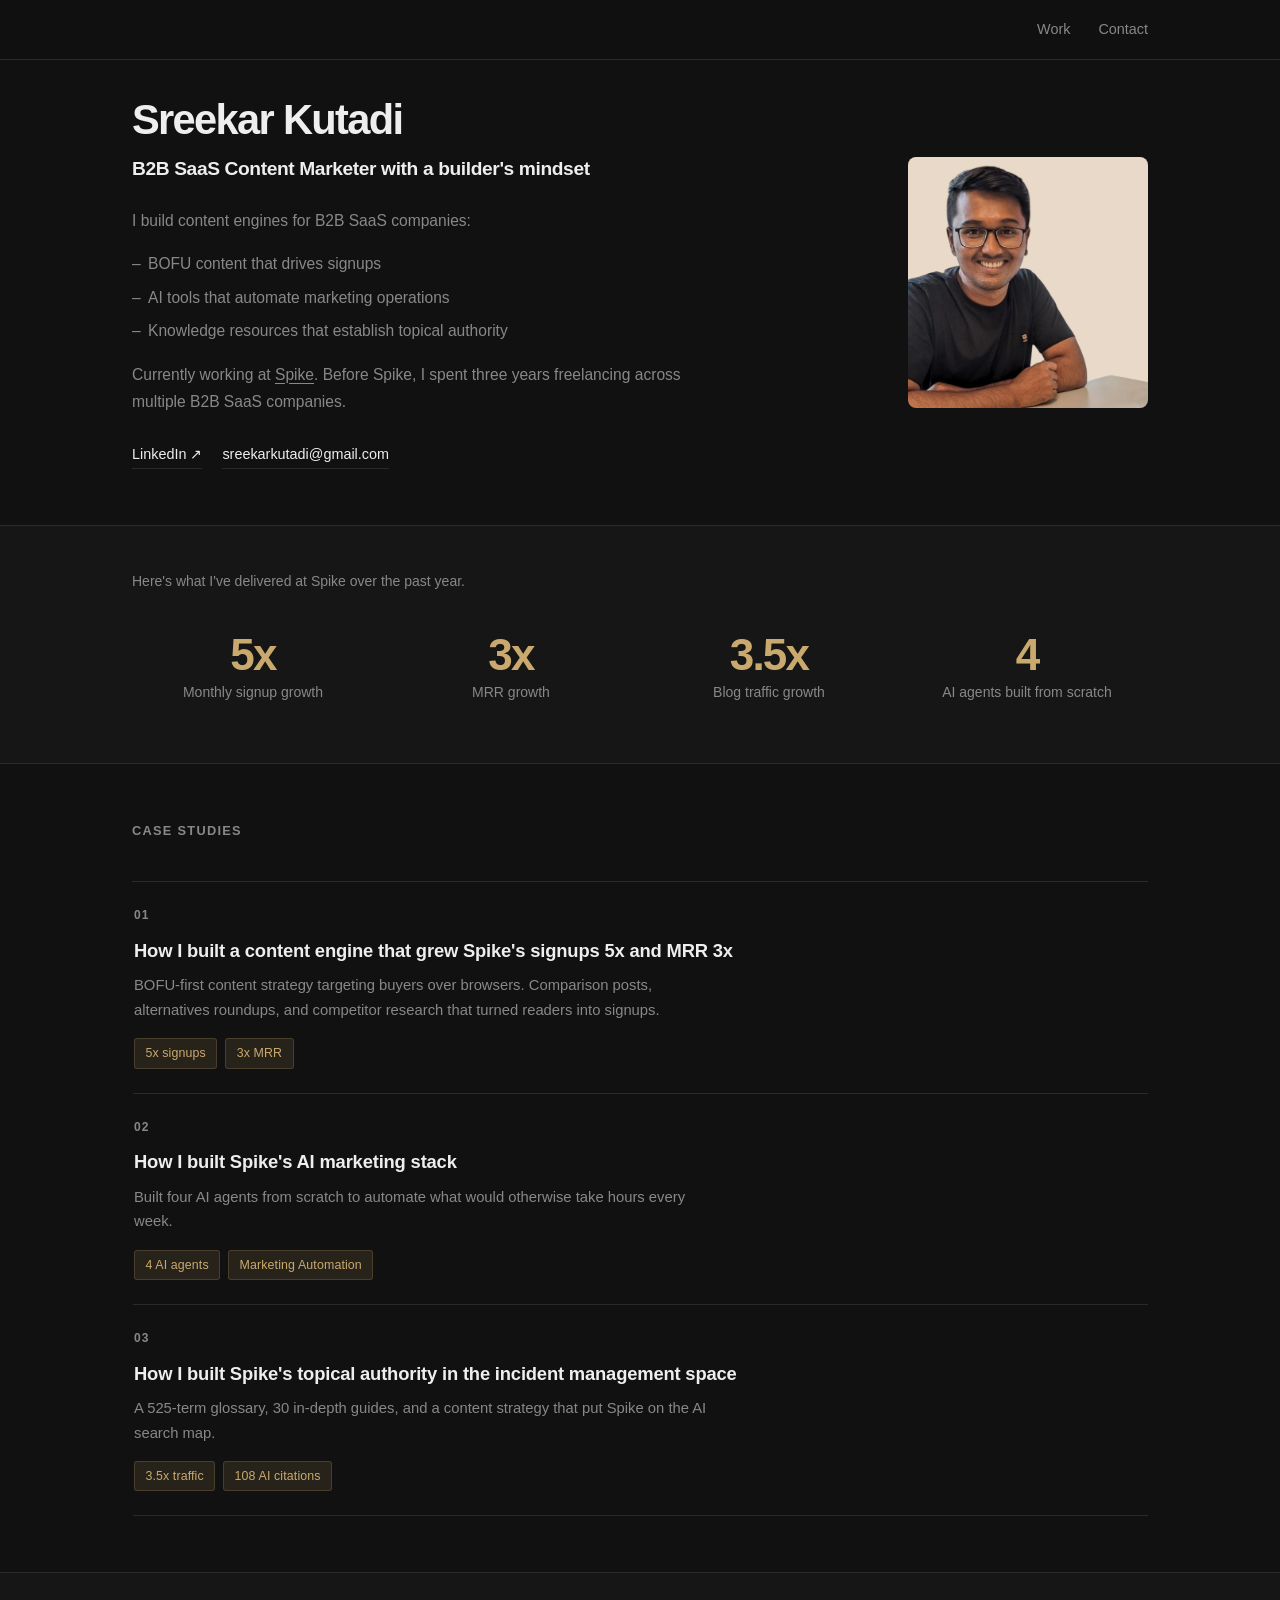
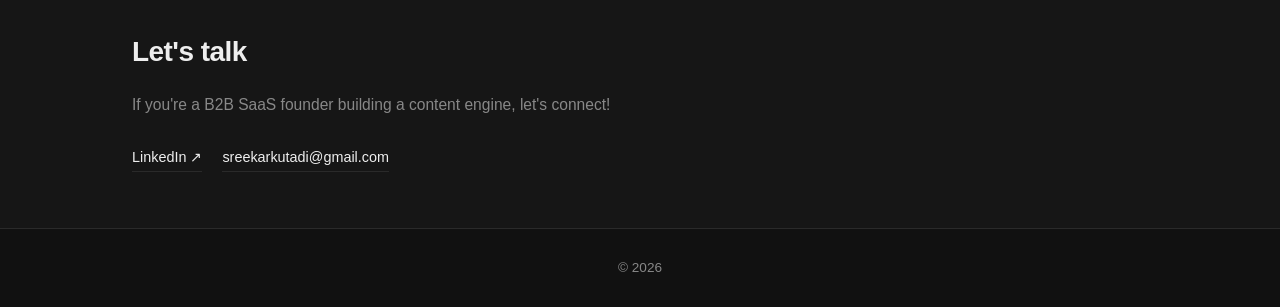
==== commit 4eea0900: "Simplify contact section copy Co-Authored-By: Claude Sonnet 4.6 <noreply@anthropic.com>" ====
--- a/index.html
+++ b/index.html
@@ -43,7 +43,7 @@
         </ul>
         <p class="bio">Currently working at <a href="https://spike.sh" target="_blank" rel="noopener noreferrer">Spike</a>. Before Spike, I spent three years freelancing across multiple B2B SaaS companies.</p>
         <div class="hero-links">
-          <a href="https://www.linkedin.com/in/sreekar-writer/" target="_blank" rel="noopener noreferrer">LinkedIn ↗</a>
+          <a href="https://www.linkedin.com/in/sreekar-kutadi/" target="_blank" rel="noopener noreferrer">LinkedIn ↗</a>
           <a href="mailto:sreekarkutadi@gmail.com">sreekarkutadi@gmail.com</a>
         </div>
       </div>
@@ -156,11 +156,10 @@
     <div class="container">
       <h2>Let's talk</h2>
       <p>
-        If you're a B2B SaaS founder building a content engine, or a team looking for a marketer
-        who also builds, I'd love to hear from you.
+        If you're a B2B SaaS founder building a content engine, let's connect!
       </p>
       <div class="contact-links">
-        <a href="https://www.linkedin.com/in/sreekar-writer/" target="_blank" rel="noopener noreferrer">LinkedIn ↗</a>
+        <a href="https://www.linkedin.com/in/sreekar-kutadi/" target="_blank" rel="noopener noreferrer">LinkedIn ↗</a>
         <a href="mailto:sreekarkutadi@gmail.com">sreekarkutadi@gmail.com</a>
       </div>
     </div>
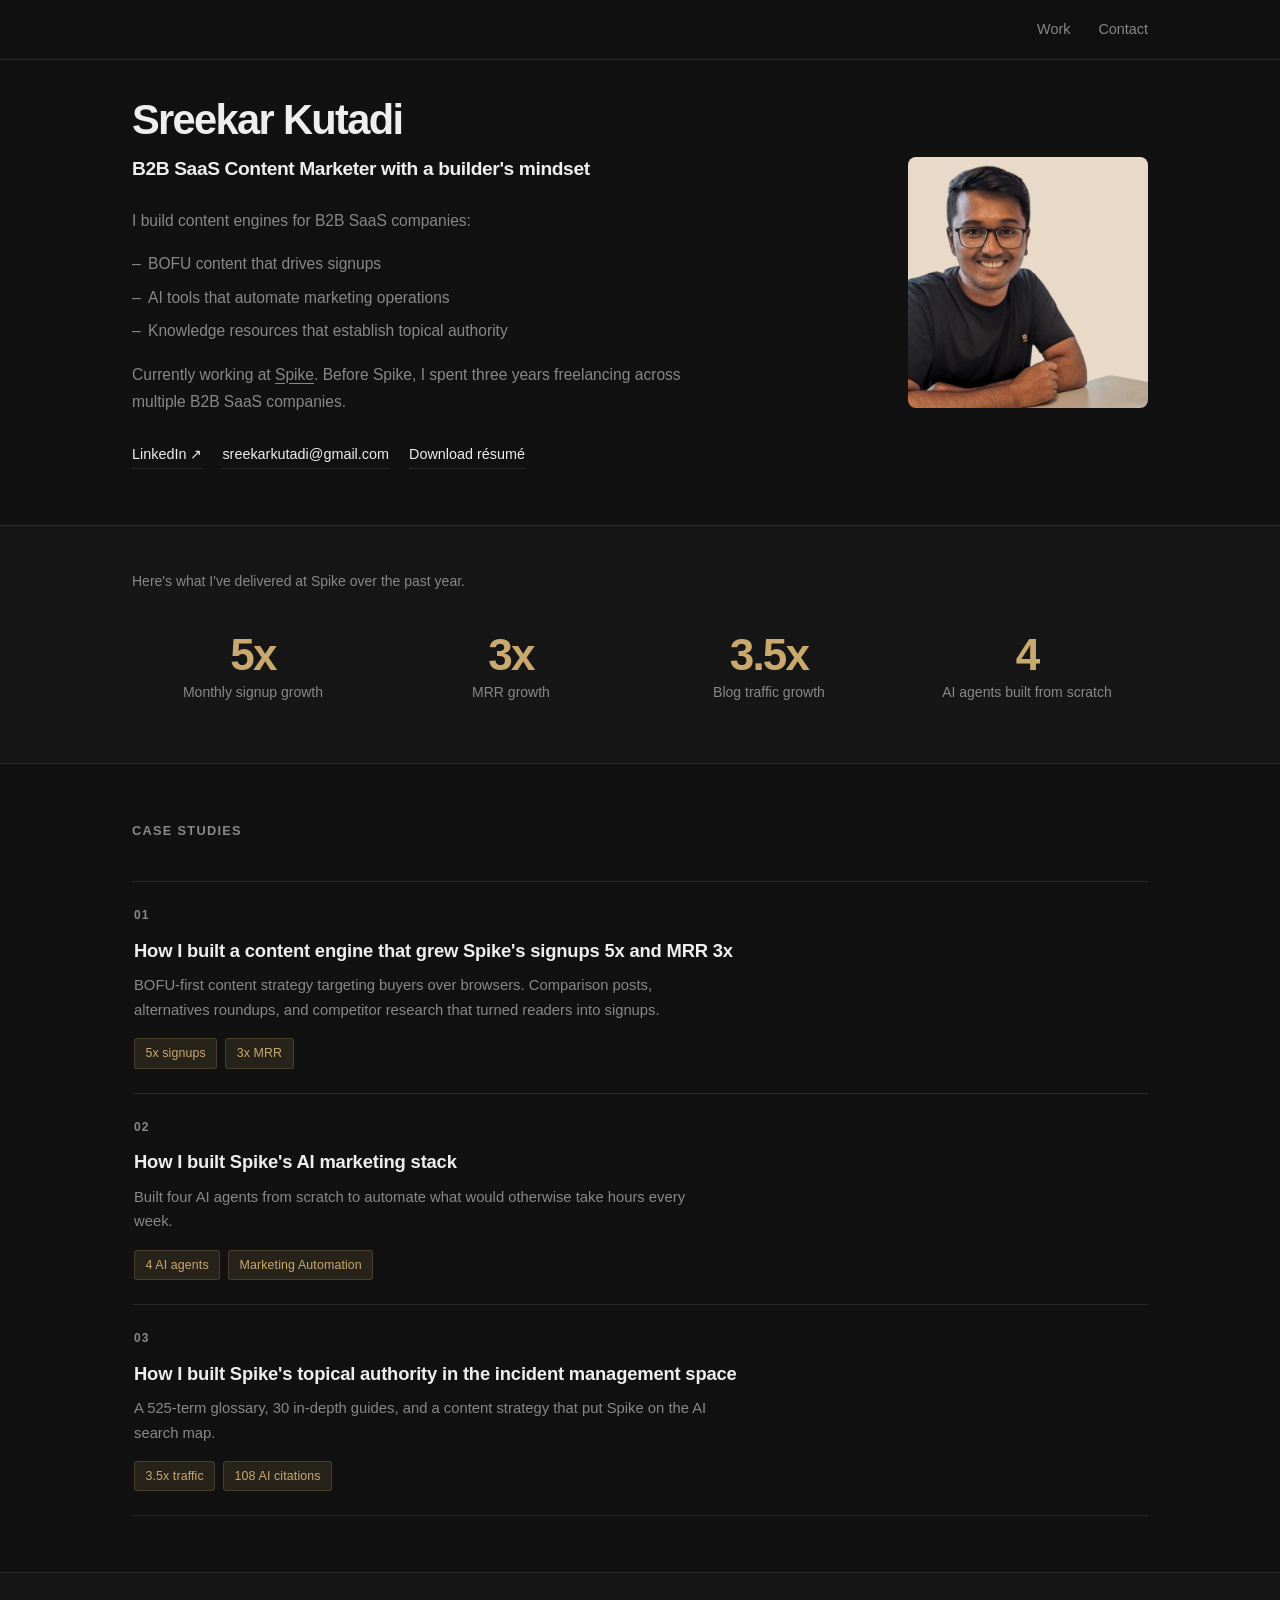
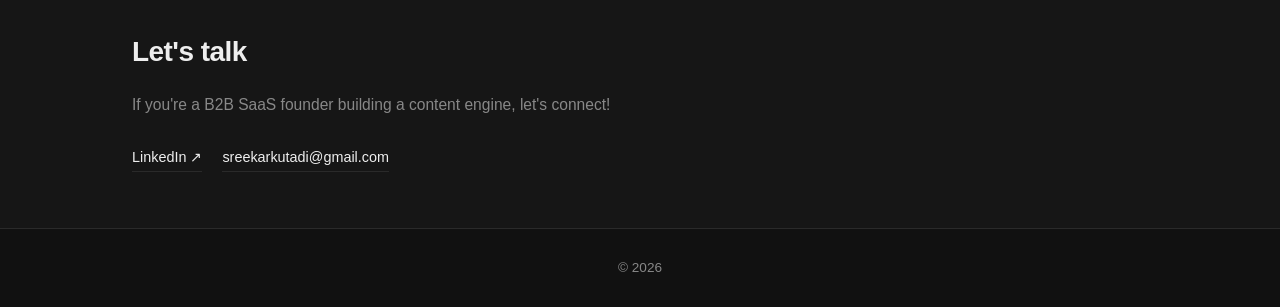
==== commit bf805ac5: "Add downloadable resume to hero links Co-Authored-By: Claude Sonnet 4.6 <noreply@anthropic.com>" ====
--- a/index.html
+++ b/index.html
@@ -45,6 +45,7 @@
         <div class="hero-links">
           <a href="https://www.linkedin.com/in/sreekar-kutadi/" target="_blank" rel="noopener noreferrer">LinkedIn ↗</a>
           <a href="mailto:sreekarkutadi@gmail.com">sreekarkutadi@gmail.com</a>
+          <a href="Sreekar-Kutadi-Resume.pdf" download>Download résumé</a>
         </div>
       </div>
 
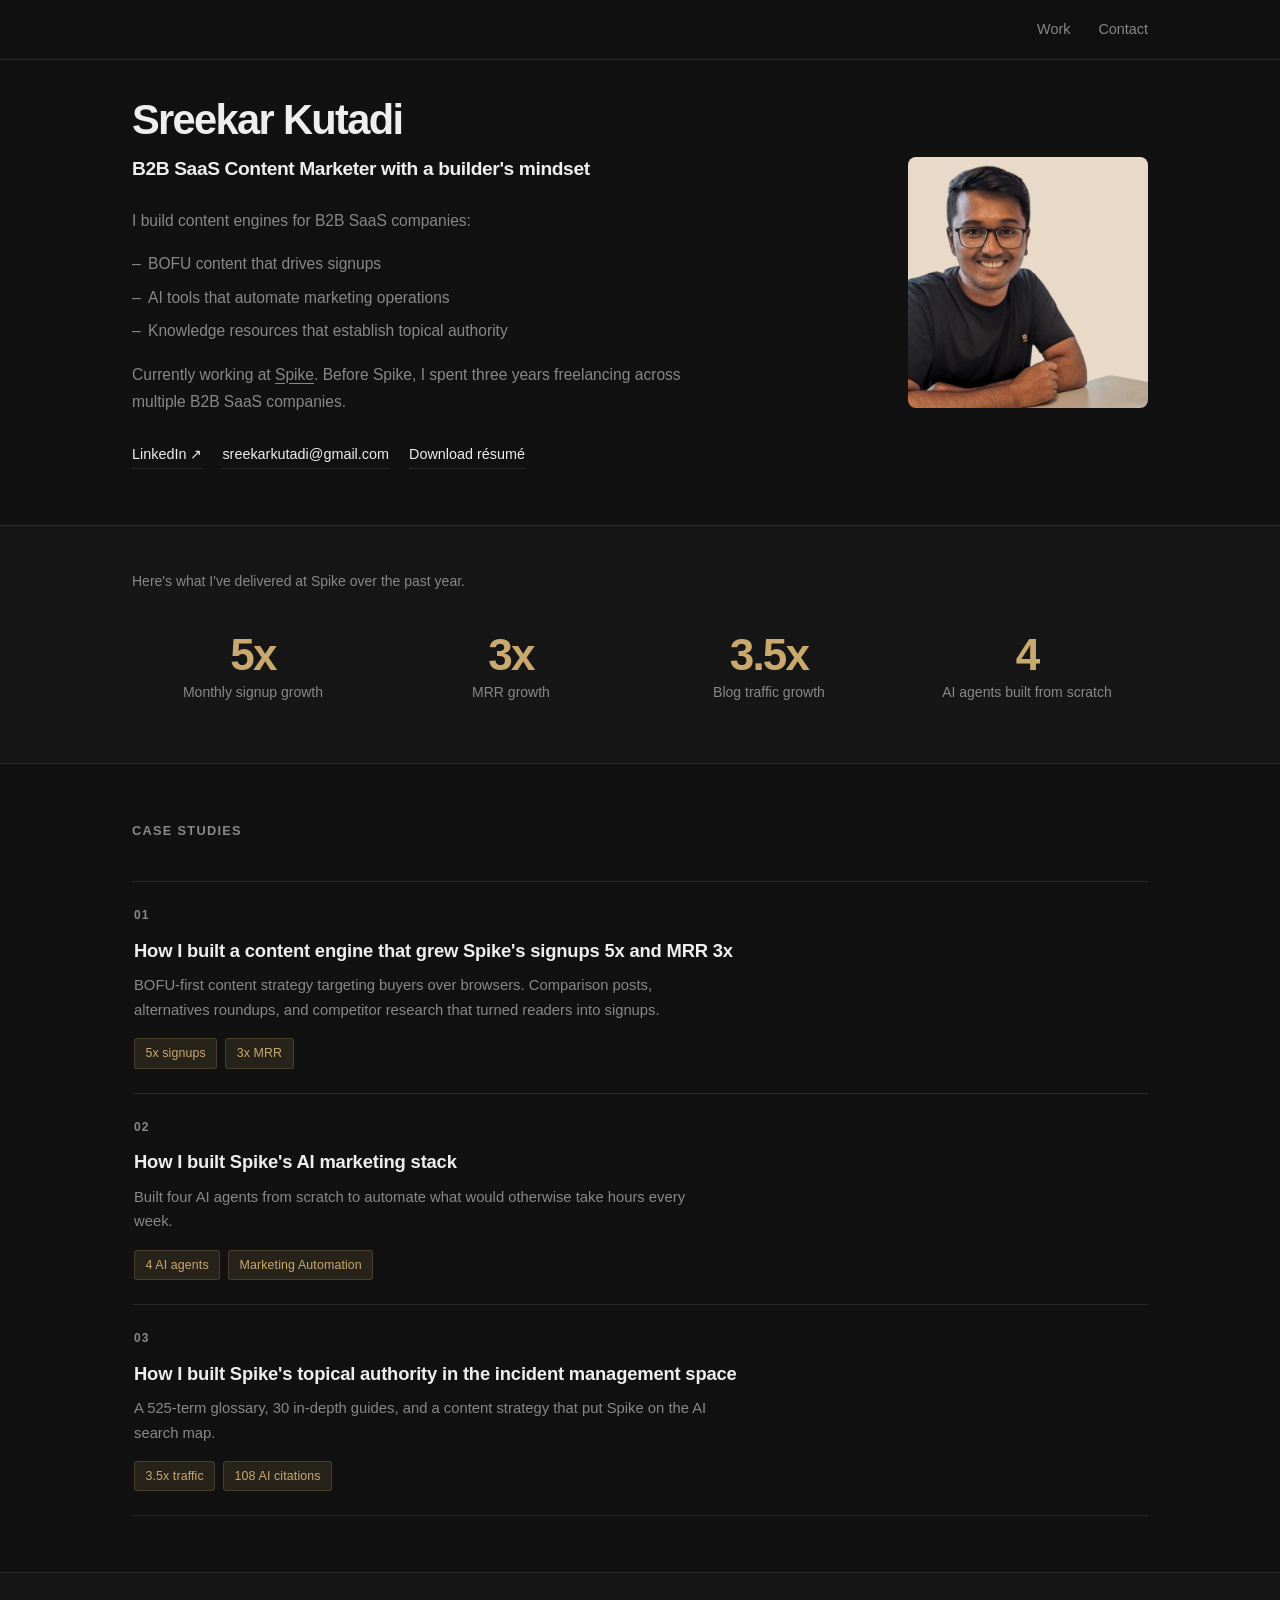
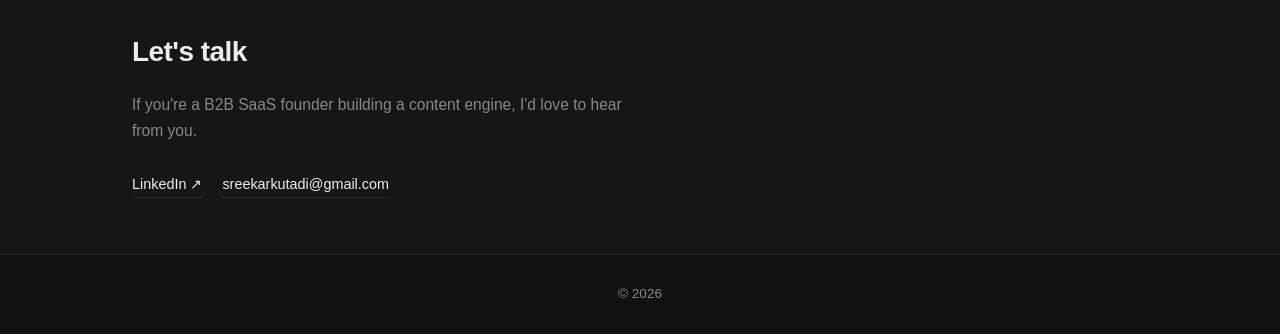
==== commit d59cf67f: "Update contact section copy Co-Authored-By: Claude Sonnet 4.6 <noreply@anthropic.com>" ====
--- a/index.html
+++ b/index.html
@@ -157,7 +157,7 @@
     <div class="container">
       <h2>Let's talk</h2>
       <p>
-        If you're a B2B SaaS founder building a content engine, let's connect!
+        If you're a B2B SaaS founder building a content engine, I'd love to hear from you.
       </p>
       <div class="contact-links">
         <a href="https://www.linkedin.com/in/sreekar-kutadi/" target="_blank" rel="noopener noreferrer">LinkedIn ↗</a>
--- a/styles.css
+++ b/styles.css
@@ -869,6 +869,16 @@
     font-size: 0.925rem;
   }
 
+  .hero-links {
+    flex-wrap: nowrap;
+    gap: 0.6rem;
+  }
+
+  .hero-links a {
+    font-size: 0.72rem;
+    white-space: nowrap;
+  }
+
   /* Results: 2×2 grid */
   .results {
     padding: 36px 0;
